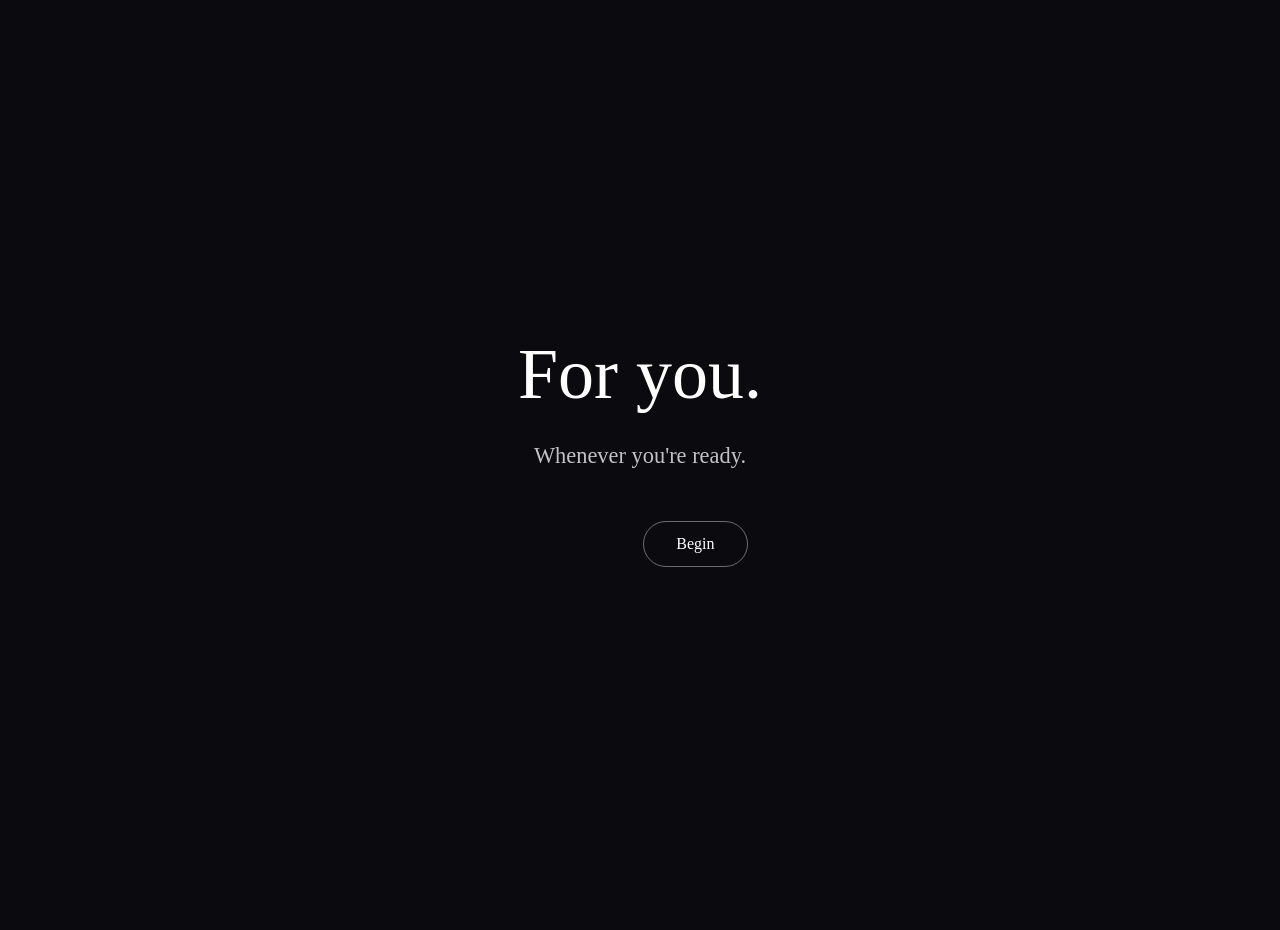
==== index.html @ 4473b18a "Add files via upload" ====
<!DOCTYPE html>
<html lang="en">

<head>
    <meta charset="UTF-8">
    <meta name="viewport" content="width=device-width, initial-scale=1.0">

    <title>For You</title>

    <link rel="stylesheet" href="style.css">
</head>

<body>

    <!-- =========================
         MAIN EXPERIENCE
    ========================== -->

    <main id="experience">

        <div id="content">

            <!-- Title -->
            <h1 id="title">For you.</h1>

            <!-- Main text -->
            <p id="message">
                Whenever you're ready.
            </p>

            <!-- Navigation buttons -->
            <div id="buttons">

                <button id="backButton">
                    Back
                </button>

                <button id="nextButton">
                    Begin
                </button>

            </div>

        </div>


        <!-- =========================
             MUSIC SCREEN
        ========================== -->

        <div id="musicScreen">

            <h2>Before you continue...</h2>

            <p>
                I picked something for you.
            </p>

            <!-- Spotify Embed -->
            <div id="spotifyPlayer">

                <!--
                REPLACE THIS IFRAME WITH YOUR
                SPOTIFY EMBED CODE.

                Spotify:
                Song → Share → Embed
                -->

                <iframe data-testid="embed-iframe" style="border-radius:12px" src="https://open.spotify.com/embed/playlist/5pFDMFxpp2tMyR24SjVq2W?utm_source=generator&si=03113a63531441ca" width="100%" height="352" frameBorder="0" allowfullscreen="" allow="autoplay; clipboard-write; encrypted-media; fullscreen; picture-in-picture" loading="lazy"></iframe>

            </div>

            <p class="musicNote">
                You can listen while you read, if you'd like.
            </p>

            <button id="letterButton">
                Read my letter
            </button>

        </div>


        <!-- =========================
             LETTER SCREEN
        ========================== -->

        <div id="letterScreen">

            <div id="letter">

                <p class="letterGreeting">
                    Dear you,
                </p>

                <p>
                    I've been trying to figure out how to say this.
                </p>

                <p>
                    I don't really know where to start.
                </p>

                <p>
                    So maybe I'll start with something small.
                </p>

                <p>
                    There are so many things about you that I don't
                    think you realize I've noticed.
                </p>

                <p>
                    And somewhere along the way, those little things
                    became something much bigger to me.
                </p>

                <p>
                    This is the part where I finally tell you what
                    I've been too afraid to say.
                </p>

                <p class="confession">
                    I like you.
                </p>

                <p>
                    Not casually.
                </p>

                <p>
                    Not temporarily.
                </p>

                <p>
                    I just wanted you to know.
                </p>

                <p class="letterEnding">
                    Take all the time you need.
                </p>

                <p class="signature">
                    — Me
                </p>

            </div>

        </div>

    </main>


    <script src="script.js"></script>

</body>

</html>
---- style.css ----
/* =========================
   GENERAL
========================= */

* {
    box-sizing: border-box;
}

html,
body {
    margin: 0;
    padding: 0;

    width: 100%;
    height: 100%;

    background: #0b0b0f;

    color: white;

    font-family: Georgia, serif;
}

body {
    overflow: hidden;
}


/* =========================
   MAIN EXPERIENCE
========================= */

#experience {
    position: relative;

    width: 100%;
    height: 100vh;

    display: flex;

    justify-content: center;
    align-items: center;

    text-align: center;

    padding: 30px;
}


/* =========================
   MAIN CONTENT
========================= */

#content {
    width: 100%;
    max-width: 650px;

    transition:
        opacity 0.8s ease,
        transform 0.8s ease;
}

#title {
    margin: 0 0 20px 0;

    font-size: clamp(2.5rem, 8vw, 4.5rem);

    font-weight: normal;
}

#message {
    margin: 0;

    font-size: clamp(1.1rem, 3vw, 1.4rem);

    line-height: 1.8;

    opacity: 0.75;
}


/* =========================
   BUTTONS
========================= */

#buttons {
    margin-top: 45px;

    display: flex;

    justify-content: center;
    align-items: center;

    gap: 12px;
}

button {
    padding: 13px 32px;

    border: 1px solid rgba(255, 255, 255, 0.4);

    border-radius: 50px;

    background: transparent;

    color: white;

    font-family: inherit;

    font-size: 1rem;

    cursor: pointer;

    transition:
        background 0.3s ease,
        transform 0.3s ease,
        opacity 0.3s ease;
}

button:hover {
    background: rgba(255, 255, 255, 0.1);

    transform: translateY(-2px);
}

#backButton {
    opacity: 0.5;
}

#backButton:hover {
    opacity: 1;
}


/* =========================
   FADE TRANSITION
========================= */

.fade-out {
    opacity: 0;

    transform: translateY(15px);
}


/* =========================
   MUSIC SCREEN
========================= */

#musicScreen {

    position: absolute;

    width: 100%;
    max-width: 650px;

    padding: 30px;

    text-align: center;

    opacity: 0;

    visibility: hidden;

    transform: translateY(20px);

    transition:
        opacity 1s ease,
        transform 1s ease,
        visibility 1s ease;
}

#musicScreen.active {

    opacity: 1;

    visibility: visible;

    transform: translateY(0);
}

#musicScreen h2 {

    margin-bottom: 15px;

    font-size: clamp(1.8rem, 5vw, 2.5rem);

    font-weight: normal;
}

#musicScreen p {

    line-height: 1.8;

    opacity: 0.7;
}


/* =========================
   SPOTIFY
========================= */

#spotifyPlayer {

    width: 100%;

    max-width: 500px;

    margin: 35px auto 20px;

    border-radius: 12px;

    overflow: hidden;
}

#spotifyPlayer iframe {

    display: block;

    width: 100%;
}


/* =========================
   MUSIC NOTE
========================= */

.musicNote {

    font-size: 0.95rem;

    margin-bottom: 30px;
}


/* =========================
   LETTER SCREEN
========================= */

#letterScreen {

    position: absolute;

    width: 100%;
    height: 100%;

    top: 0;
    left: 0;

    padding: 60px 25px;

    background: #f4efe7;

    color: #26231f;

    overflow-y: auto;

    opacity: 0;

    visibility: hidden;

    transform: translateY(30px);

    transition:
        opacity 1.2s ease,
        transform 1.2s ease,
        visibility 1.2s ease;
}

#letterScreen.active {

    opacity: 1;

    visibility: visible;

    transform: translateY(0);
}


/* =========================
   LETTER
========================= */

#letter {

    width: 100%;

    max-width: 650px;

    margin: 0 auto;

    padding: 30px 0 100px;

    text-align: left;

    font-size: clamp(1.05rem, 3vw, 1.25rem);

    line-height: 2;
}

#letter p {

    margin: 0 0 35px;
}

.letterGreeting {

    font-size: 1.5rem;

    margin-bottom: 50px !important;
}

.confession {

    text-align: center;

    font-size: clamp(2rem, 8vw, 3.5rem);

    margin: 80px 0 !important;

    font-family: Georgia, serif;
}

.letterEnding {

    margin-top: 80px !important;
}

.signature {

    text-align: right;

    font-style: italic;

    margin-top: 60px !important;
}


/* =========================
   MOBILE
========================= */

@media (max-width: 600px) {

    #experience {
        padding: 20px;
    }

    #content {
        max-width: 90%;
    }

    #buttons {
        margin-top: 35px;
    }

    button {
        padding: 11px 24px;
    }

    #musicScreen {
        padding: 25px;
    }

    #letterScreen {
        padding: 45px 20px;
    }

    #letter {
        line-height: 1.9;
    }
}
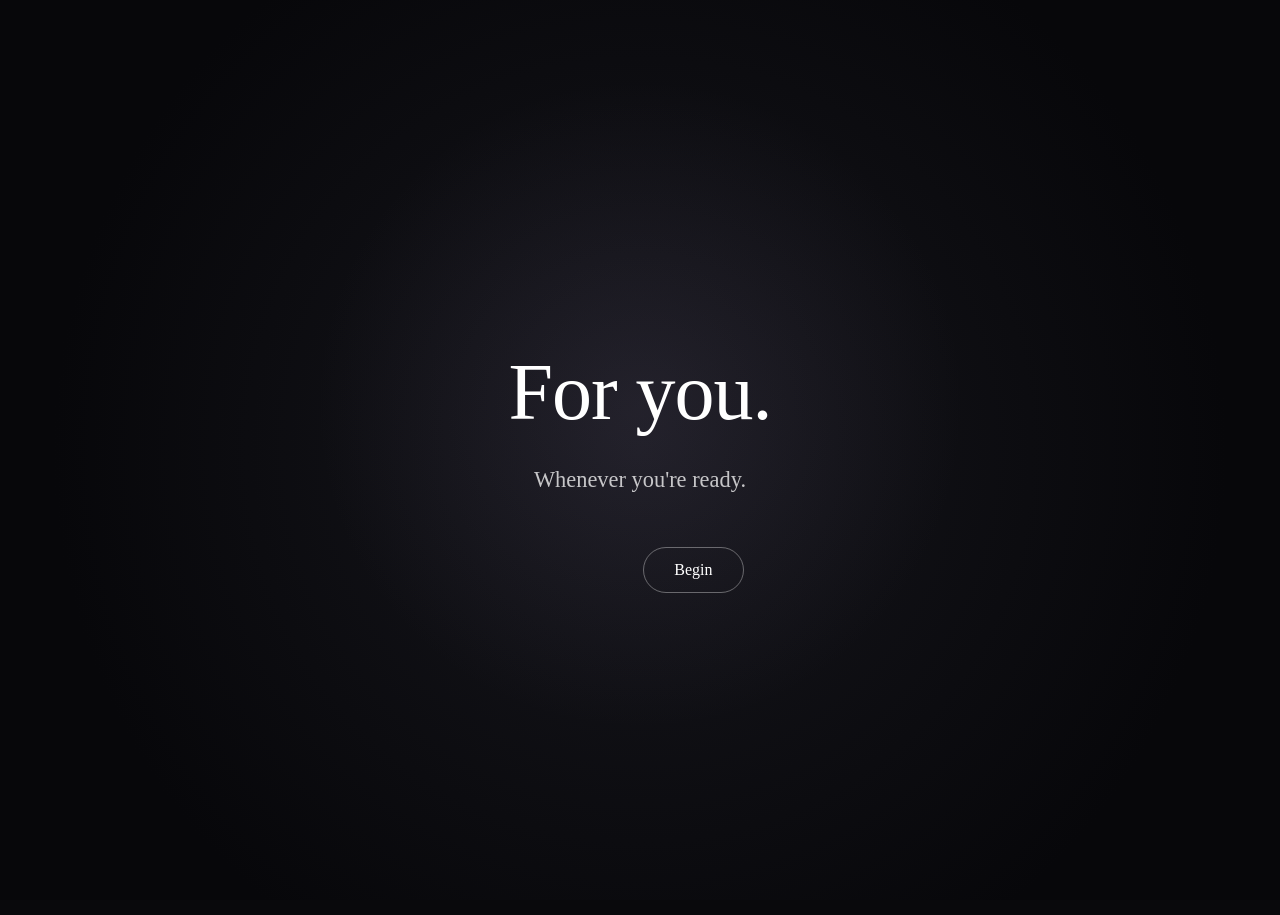
==== commit 4b87b761: "Add files via upload" ====
--- a/index.html
+++ b/index.html
@@ -2,152 +2,242 @@
 <html lang="en">
 
 <head>
+
     <meta charset="UTF-8">
-    <meta name="viewport" content="width=device-width, initial-scale=1.0">
+
+    <meta
+        name="viewport"
+        content="width=device-width, initial-scale=1.0"
+    >
 
     <title>For You</title>
 
     <link rel="stylesheet" href="style.css">
+
 </head>
 
+
 <body>
 
-    <!-- =========================
-         MAIN EXPERIENCE
-    ========================== -->
-
     <main id="experience">
 
-        <div id="content">
-
-            <!-- Title -->
-            <h1 id="title">For you.</h1>
-
-            <!-- Main text -->
-            <p id="message">
-                Whenever you're ready.
-            </p>
-
-            <!-- Navigation buttons -->
-            <div id="buttons">
-
-                <button id="backButton">
-                    Back
-                </button>
-
-                <button id="nextButton">
-                    Begin
-                </button>
+
+        <!-- =========================================
+             STORY / OPENING
+        ========================================== -->
+
+        <section id="storyScreen" class="screen active">
+
+            <div id="storyContent" class="content">
+
+                <div id="pageNumber"></div>
+
+                <h1 id="title">
+                    For you.
+                </h1>
+
+                <p id="message">
+                    Whenever you're ready.
+                </p>
+
+
+                <!-- MEMORY IMAGE -->
+
+                <div id="memoryContainer">
+
+                    <div id="memoryPlaceholder">
+                        Your memory goes here.
+                    </div>
+
+                    <img
+                        id="memoryImage"
+                        src=""
+                        alt="A memory"
+                    >
+
+                    <p id="memoryCaption"></p>
+
+                </div>
+
+
+                <!-- MEMORY CARDS -->
+
+                <div id="memoryCards">
+
+                    <button
+                        class="memoryCard"
+                        data-card="0"
+                    >
+                        <span>01</span>
+                        <strong>Something I remember</strong>
+                    </button>
+
+                    <button
+                        class="memoryCard"
+                        data-card="1"
+                    >
+                        <span>02</span>
+                        <strong>Something I noticed</strong>
+                    </button>
+
+                    <button
+                        class="memoryCard"
+                        data-card="2"
+                    >
+                        <span>03</span>
+                        <strong>Something I felt</strong>
+                    </button>
+
+                </div>
+
+
+                <!-- CARD REVEAL -->
+
+                <div id="cardReveal"></div>
+
+
+                <!-- SECRET -->
+
+                <div id="secretArea">
+
+                    <button id="secretButton">
+                        look closer
+                    </button>
+
+                    <p id="secretText"></p>
+
+                </div>
+
+
+                <!-- NORMAL BUTTONS -->
+
+                <div id="buttons">
+
+                    <button id="backButton">
+                        Back
+                    </button>
+
+                    <button id="nextButton">
+                        Begin
+                    </button>
+
+                </div>
 
             </div>
 
-        </div>
-
-
-        <!-- =========================
-             MUSIC SCREEN
-        ========================== -->
-
-        <div id="musicScreen">
-
-            <h2>Before you continue...</h2>
-
-            <p>
-                I picked something for you.
-            </p>
-
-            <!-- Spotify Embed -->
-            <div id="spotifyPlayer">
-
-                <!--
-                REPLACE THIS IFRAME WITH YOUR
-                SPOTIFY EMBED CODE.
-
-                Spotify:
-                Song → Share → Embed
-                -->
-
-                <iframe data-testid="embed-iframe" style="border-radius:12px" src="https://open.spotify.com/embed/playlist/5pFDMFxpp2tMyR24SjVq2W?utm_source=generator&si=03113a63531441ca" width="100%" height="352" frameBorder="0" allowfullscreen="" allow="autoplay; clipboard-write; encrypted-media; fullscreen; picture-in-picture" loading="lazy"></iframe>
+        </section>
+
+
+
+        <!-- =========================================
+             MUSIC
+        ========================================== -->
+
+        <section id="musicScreen" class="screen">
+
+            <div class="musicContent">
+
+                <p class="smallLabel">
+                    ONE LAST THING
+                </p>
+
+                <h2>
+                    Before you continue...
+                </h2>
+
+                <p>
+                    I picked something for you.
+                </p>
+
+
+                <div id="spotifyPlayer">
+
+                    <!--
+                        REPLACE THIS IFRAME WITH
+                        YOUR SPOTIFY EMBED.
+
+                        Spotify:
+                        Song → Share → Embed → Copy
+                    -->
+
+                    <iframe
+                        src="https://open.spotify.com/embed/track/4ZtFanR9U6ndgddUvNcjcG"
+                        width="100%"
+                        height="152"
+                        frameborder="0"
+                        allow="autoplay; clipboard-write; encrypted-media; fullscreen; picture-in-picture"
+                        loading="lazy">
+                    </iframe>
+
+                </div>
+
+
+                <p class="musicNote">
+                    You can listen while you read,
+                    if you'd like.
+                </p>
+
+
+                <div class="musicButtons">
+
+                    <button id="musicBackButton">
+                        Back
+                    </button>
+
+                    <button id="letterButton">
+                        Read my letter
+                    </button>
+
+                </div>
 
             </div>
 
-            <p class="musicNote">
-                You can listen while you read, if you'd like.
-            </p>
-
-            <button id="letterButton">
-                Read my letter
-            </button>
-
-        </div>
-
-
-        <!-- =========================
-             LETTER SCREEN
-        ========================== -->
-
-        <div id="letterScreen">
-
-            <div id="letter">
-
-                <p class="letterGreeting">
-                    Dear you,
-                </p>
-
-                <p>
-                    I've been trying to figure out how to say this.
-                </p>
-
-                <p>
-                    I don't really know where to start.
-                </p>
-
-                <p>
-                    So maybe I'll start with something small.
-                </p>
-
-                <p>
-                    There are so many things about you that I don't
-                    think you realize I've noticed.
-                </p>
-
-                <p>
-                    And somewhere along the way, those little things
-                    became something much bigger to me.
-                </p>
-
-                <p>
-                    This is the part where I finally tell you what
-                    I've been too afraid to say.
-                </p>
-
-                <p class="confession">
-                    I like you.
-                </p>
-
-                <p>
-                    Not casually.
-                </p>
-
-                <p>
-                    Not temporarily.
-                </p>
-
-                <p>
-                    I just wanted you to know.
-                </p>
-
-                <p class="letterEnding">
-                    Take all the time you need.
-                </p>
-
-                <p class="signature">
-                    — Me
-                </p>
+        </section>
+
+
+
+        <!-- =========================================
+             LETTER
+        ========================================== -->
+
+        <section id="letterScreen">
+
+            <div id="letterPage">
+
+
+                <!-- LETTER CONTENT -->
+
+                <div id="letterContent">
+
+                    <div id="letterTopLabel">
+                        MY LETTER
+                    </div>
+
+                    <div id="letterText"></div>
+
+                </div>
+
+
+                <!-- LETTER CONTROLS -->
+
+                <div id="letterControls">
+
+                    <button id="letterBack">
+                        Back
+                    </button>
+
+                    <div id="gateMessage"></div>
+
+                    <button id="letterNext">
+                        Continue
+                    </button>
+
+                </div>
 
             </div>
 
-        </div>
+        </section>
+
 
     </main>
 
--- a/style.css
+++ b/style.css
@@ -1,6 +1,6 @@
-/* =========================
-   GENERAL
-========================= */
+/* =========================================
+   RESET
+========================================= */
 
 * {
     box-sizing: border-box;
@@ -8,197 +8,543 @@
 
 html,
 body {
+
     margin: 0;
     padding: 0;
 
     width: 100%;
     height: 100%;
 
-    background: #0b0b0f;
-
-    color: white;
-
-    font-family: Georgia, serif;
 }
 
 body {
+
+    background: #09090c;
+
+    color: #ffffff;
+
+    font-family: Georgia, "Times New Roman", serif;
+
     overflow: hidden;
-}
-
-
-/* =========================
-   MAIN EXPERIENCE
-========================= */
+
+}
+
+
+/* =========================================
+   EXPERIENCE
+========================================= */
 
 #experience {
+
+    width: 100%;
+    height: 100vh;
+
     position: relative;
 
+}
+
+
+/* =========================================
+   SCREENS
+========================================= */
+
+.screen {
+
     width: 100%;
     height: 100vh;
+
+    position: absolute;
+
+    top: 0;
+    left: 0;
 
     display: flex;
 
     justify-content: center;
     align-items: center;
 
-    text-align: center;
-
-    padding: 30px;
-}
-
-
-/* =========================
-   MAIN CONTENT
-========================= */
-
-#content {
-    width: 100%;
-    max-width: 650px;
-
-    transition:
-        opacity 0.8s ease,
-        transform 0.8s ease;
-}
-
-#title {
-    margin: 0 0 20px 0;
-
-    font-size: clamp(2.5rem, 8vw, 4.5rem);
-
-    font-weight: normal;
-}
-
-#message {
-    margin: 0;
-
-    font-size: clamp(1.1rem, 3vw, 1.4rem);
-
-    line-height: 1.8;
-
-    opacity: 0.75;
-}
-
-
-/* =========================
-   BUTTONS
-========================= */
-
-#buttons {
-    margin-top: 45px;
-
-    display: flex;
-
-    justify-content: center;
-    align-items: center;
-
-    gap: 12px;
-}
-
-button {
-    padding: 13px 32px;
-
-    border: 1px solid rgba(255, 255, 255, 0.4);
-
-    border-radius: 50px;
-
-    background: transparent;
-
-    color: white;
-
-    font-family: inherit;
-
-    font-size: 1rem;
-
-    cursor: pointer;
-
-    transition:
-        background 0.3s ease,
-        transform 0.3s ease,
-        opacity 0.3s ease;
-}
-
-button:hover {
-    background: rgba(255, 255, 255, 0.1);
-
-    transform: translateY(-2px);
-}
-
-#backButton {
-    opacity: 0.5;
-}
-
-#backButton:hover {
-    opacity: 1;
-}
-
-
-/* =========================
-   FADE TRANSITION
-========================= */
-
-.fade-out {
     opacity: 0;
 
+    visibility: hidden;
+
     transform: translateY(15px);
-}
-
-
-/* =========================
-   MUSIC SCREEN
-========================= */
-
-#musicScreen {
-
-    position: absolute;
-
-    width: 100%;
-    max-width: 650px;
-
-    padding: 30px;
-
-    text-align: center;
-
-    opacity: 0;
-
-    visibility: hidden;
-
-    transform: translateY(20px);
 
     transition:
         opacity 1s ease,
         transform 1s ease,
         visibility 1s ease;
-}
-
-#musicScreen.active {
+
+}
+
+
+.screen.active {
 
     opacity: 1;
 
     visibility: visible;
 
     transform: translateY(0);
-}
-
-#musicScreen h2 {
-
-    margin-bottom: 15px;
-
-    font-size: clamp(1.8rem, 5vw, 2.5rem);
+
+}
+
+
+/* =========================================
+   STORY BACKGROUND
+========================================= */
+
+#storyScreen {
+
+    background:
+
+        radial-gradient(
+            circle at 50% 45%,
+            rgba(100, 90, 120, 0.18),
+            transparent 40%
+        ),
+
+        radial-gradient(
+            circle at 50% 50%,
+            #16161c,
+            #07070a 75%
+        );
+
+}
+
+
+/* =========================================
+   STORY CONTENT
+========================================= */
+
+.content {
+
+    width: 90%;
+
+    max-width: 700px;
+
+    text-align: center;
+
+    transition:
+        opacity 0.8s ease,
+        transform 0.8s ease;
+
+}
+
+.content.fade-out {
+
+    opacity: 0;
+
+    transform: translateY(20px);
+
+}
+
+
+/* =========================================
+   PAGE NUMBER
+========================================= */
+
+#pageNumber {
+
+    min-height: 20px;
+
+    margin-bottom: 20px;
+
+    font-size: 0.7rem;
+
+    letter-spacing: 4px;
+
+    opacity: 0.3;
+
+}
+
+
+/* =========================================
+   STORY TEXT
+========================================= */
+
+#title {
+
+    margin: 0 0 20px;
+
+    font-size:
+        clamp(2.7rem, 8vw, 5rem);
 
     font-weight: normal;
-}
-
-#musicScreen p {
+
+    letter-spacing: -1px;
+
+}
+
+
+#message {
+
+    margin: 0 auto;
+
+    max-width: 600px;
+
+    font-size:
+        clamp(1.1rem, 3vw, 1.4rem);
+
+    line-height: 2;
+
+    opacity: 0.75;
+
+    white-space: pre-line;
+
+}
+
+
+/* =========================================
+   BUTTONS
+========================================= */
+
+#buttons {
+
+    margin-top: 45px;
+
+    display: flex;
+
+    justify-content: center;
+
+    align-items: center;
+
+    gap: 12px;
+
+}
+
+
+button {
+
+    padding: 13px 30px;
+
+    border:
+        1px solid
+        rgba(255, 255, 255, 0.35);
+
+    border-radius: 50px;
+
+    background: transparent;
+
+    color: inherit;
+
+    font-family: inherit;
+
+    font-size: 1rem;
+
+    cursor: pointer;
+
+    transition:
+
+        background 0.3s ease,
+
+        transform 0.3s ease,
+
+        opacity 0.3s ease;
+
+}
+
+
+button:hover {
+
+    background:
+        rgba(255, 255, 255, 0.08);
+
+    transform:
+        translateY(-2px);
+
+}
+
+
+#backButton {
+
+    opacity: 0.45;
+
+}
+
+
+#backButton:hover {
+
+    opacity: 1;
+
+}
+
+
+/* =========================================
+   MEMORY IMAGE
+========================================= */
+
+#memoryContainer {
+
+    display: none;
+
+    margin: 40px auto 10px;
+
+    max-width: 550px;
+
+}
+
+
+#memoryPlaceholder {
+
+    width: 100%;
+
+    aspect-ratio: 4 / 3;
+
+    display: flex;
+
+    justify-content: center;
+
+    align-items: center;
+
+    border:
+        1px solid
+        rgba(255,255,255,0.15);
+
+    background:
+        rgba(255,255,255,0.03);
+
+    color: rgba(255,255,255,0.35);
+
+    font-size: 0.9rem;
+
+}
+
+
+#memoryImage {
+
+    display: none;
+
+    width: 100%;
+
+    max-height: 55vh;
+
+    object-fit: cover;
+
+}
+
+
+#memoryCaption {
+
+    margin-top: 15px;
+
+    font-style: italic;
+
+    font-size: 0.95rem;
+
+    opacity: 0.55;
+
+}
+
+
+/* =========================================
+   MEMORY CARDS
+========================================= */
+
+#memoryCards {
+
+    display: none;
+
+    margin: 40px auto 0;
+
+    width: 100%;
+
+    max-width: 600px;
+
+    gap: 12px;
+
+}
+
+
+.memoryCard {
+
+    width: 100%;
+
+    padding: 20px;
+
+    border-radius: 15px;
+
+    text-align: left;
+
+    display: flex;
+
+    align-items: center;
+
+    gap: 20px;
+
+}
+
+
+.memoryCard span {
+
+    opacity: 0.4;
+
+    font-size: 0.8rem;
+
+    letter-spacing: 2px;
+
+}
+
+
+.memoryCard strong {
+
+    font-weight: normal;
+
+}
+
+
+/* =========================================
+   CARD REVEAL
+========================================= */
+
+#cardReveal {
+
+    display: none;
+
+    margin: 25px auto 0;
+
+    max-width: 550px;
+
+    line-height: 1.9;
+
+    opacity: 0.75;
+
+    animation: fadeIn 0.8s ease;
+
+}
+
+
+@keyframes fadeIn {
+
+    from {
+
+        opacity: 0;
+        transform: translateY(10px);
+
+    }
+
+    to {
+
+        opacity: 1;
+        transform: translateY(0);
+
+    }
+
+}
+
+
+/* =========================================
+   SECRET
+========================================= */
+
+#secretArea {
+
+    display: none;
+
+    margin-top: 35px;
+
+}
+
+
+#secretButton {
+
+    border: none;
+
+    font-size: 0.8rem;
+
+    opacity: 0.3;
+
+}
+
+
+#secretButton:hover {
+
+    opacity: 0.8;
+
+    background: transparent;
+
+}
+
+
+#secretText {
+
+    max-width: 500px;
+
+    margin: 20px auto 0;
+
+    line-height: 2;
+
+    opacity: 0;
+
+    transition: opacity 1.5s ease;
+
+}
+
+
+#secretText.visible {
+
+    opacity: 0.8;
+
+}
+
+
+/* =========================================
+   MUSIC SCREEN
+========================================= */
+
+#musicScreen {
+
+    background:
+
+        radial-gradient(
+            circle at center,
+            #18151c,
+            #07070a 75%
+        );
+
+}
+
+
+.musicContent {
+
+    width: 90%;
+
+    max-width: 600px;
+
+    text-align: center;
+
+}
+
+
+.smallLabel {
+
+    font-size: 0.7rem !important;
+
+    letter-spacing: 4px;
+
+    opacity: 0.35 !important;
+
+}
+
+
+.musicContent h2 {
+
+    margin: 20px 0 15px;
+
+    font-size:
+        clamp(2rem, 6vw, 3rem);
+
+    font-weight: normal;
+
+}
+
+
+.musicContent > p {
 
     line-height: 1.8;
 
     opacity: 0.7;
-}
-
-
-/* =========================
-   SPOTIFY
-========================= */
+
+}
+
 
 #spotifyPlayer {
 
@@ -211,162 +557,331 @@
     border-radius: 12px;
 
     overflow: hidden;
-}
+
+}
+
 
 #spotifyPlayer iframe {
 
     display: block;
 
     width: 100%;
-}
-
-
-/* =========================
-   MUSIC NOTE
-========================= */
+
+}
+
 
 .musicNote {
 
     font-size: 0.95rem;
 
     margin-bottom: 30px;
-}
-
-
-/* =========================
-   LETTER SCREEN
-========================= */
+
+}
+
+
+.musicButtons {
+
+    display: flex;
+
+    justify-content: center;
+
+    gap: 12px;
+
+}
+
+
+/* =========================================
+   LETTER
+========================================= */
 
 #letterScreen {
 
-    position: absolute;
-
-    width: 100%;
+    background: #f2ede4;
+
+    color: #29251f;
+
+    opacity: 0;
+
+    visibility: hidden;
+
+}
+
+
+#letterScreen.active {
+
+    opacity: 1;
+
+    visibility: visible;
+
+}
+
+
+#letterPage {
+
+    width: 100%;
+
     height: 100%;
 
-    top: 0;
-    left: 0;
-
-    padding: 60px 25px;
-
-    background: #f4efe7;
-
-    color: #26231f;
+    max-width: 800px;
+
+    margin: auto;
+
+    display: flex;
+
+    flex-direction: column;
+
+    min-height: 0;
+
+}
+
+
+/* =========================================
+   LETTER CONTENT
+========================================= */
+
+#letterContent {
+
+    flex: 1 1 auto;
+
+    min-height: 0;
 
     overflow-y: auto;
 
-    opacity: 0;
-
-    visibility: hidden;
-
-    transform: translateY(30px);
-
-    transition:
-        opacity 1.2s ease,
-        transform 1.2s ease,
-        visibility 1.2s ease;
-}
-
-#letterScreen.active {
-
-    opacity: 1;
-
-    visibility: visible;
-
-    transform: translateY(0);
-}
-
-
-/* =========================
-   LETTER
-========================= */
-
-#letter {
-
-    width: 100%;
+    overflow-x: hidden;
+
+    padding:
+        12vh
+        30px
+        120px;
+
+    -webkit-overflow-scrolling: touch;
+
+}
+
+
+#letterContent::-webkit-scrollbar {
+
+    width: 5px;
+
+}
+
+
+#letterContent::-webkit-scrollbar-thumb {
+
+    background:
+        rgba(0,0,0,0.18);
+
+}
+
+
+#letterTopLabel {
+
+    text-align: center;
+
+    margin-bottom: 60px;
+
+    font-size: 0.65rem;
+
+    letter-spacing: 5px;
+
+    opacity: 0.35;
+
+}
+
+
+#letterText {
 
     max-width: 650px;
 
-    margin: 0 auto;
-
-    padding: 30px 0 100px;
-
-    text-align: left;
-
-    font-size: clamp(1.05rem, 3vw, 1.25rem);
+    margin: auto;
+
+    font-size:
+        clamp(1.1rem, 3vw, 1.35rem);
 
     line-height: 2;
-}
-
-#letter p {
-
-    margin: 0 0 35px;
-}
-
-.letterGreeting {
-
-    font-size: 1.5rem;
-
-    margin-bottom: 50px !important;
-}
-
-.confession {
+
+    white-space: pre-line;
+
+    animation: letterAppear 1s ease;
+
+}
+
+
+@keyframes letterAppear {
+
+    from {
+
+        opacity: 0;
+        transform: translateY(15px);
+
+    }
+
+    to {
+
+        opacity: 1;
+        transform: translateY(0);
+
+    }
+
+}
+
+
+/* =========================================
+   CONFESSION
+========================================= */
+
+#letterText.confession {
+
+    min-height: 60vh;
+
+    display: flex;
+
+    justify-content: center;
+
+    align-items: center;
 
     text-align: center;
 
-    font-size: clamp(2rem, 8vw, 3.5rem);
-
-    margin: 80px 0 !important;
-
-    font-family: Georgia, serif;
-}
-
-.letterEnding {
-
-    margin-top: 80px !important;
-}
-
-.signature {
-
-    text-align: right;
-
-    font-style: italic;
-
-    margin-top: 60px !important;
-}
-
-
-/* =========================
+    font-size:
+        clamp(2.8rem, 10vw, 5rem);
+
+    line-height: 1.4;
+
+}
+
+
+/* =========================================
+   LETTER CONTROLS
+========================================= */
+
+#letterControls {
+
+    width: 100%;
+
+    min-height: 90px;
+
+    padding: 15px 25px;
+
+    display: flex;
+
+    justify-content: center;
+
+    align-items: center;
+
+    gap: 15px;
+
+    border-top:
+        1px solid
+        rgba(0,0,0,0.1);
+
+    background:
+        rgba(242,237,228,0.96);
+
+}
+
+
+#letterControls button {
+
+    color: #29251f;
+
+    border-color:
+        rgba(41,37,31,0.3);
+
+}
+
+
+#letterControls button:hover {
+
+    background:
+        rgba(0,0,0,0.06);
+
+}
+
+
+#gateMessage {
+
+    min-width: 150px;
+
+    text-align: center;
+
+    font-size: 0.8rem;
+
+    opacity: 0.55;
+
+}
+
+
+/* =========================================
+   LOCKED BUTTON
+========================================= */
+
+button.locked {
+
+    opacity: 0.25;
+
+    cursor: not-allowed;
+
+    transform: none !important;
+
+    pointer-events: none;
+
+}
+
+
+/* =========================================
    MOBILE
-========================= */
+========================================= */
 
 @media (max-width: 600px) {
 
-    #experience {
-        padding: 20px;
-    }
-
-    #content {
-        max-width: 90%;
-    }
-
     #buttons {
+
         margin-top: 35px;
-    }
+
+    }
+
 
     button {
-        padding: 11px 24px;
-    }
-
-    #musicScreen {
-        padding: 25px;
-    }
-
-    #letterScreen {
-        padding: 45px 20px;
-    }
-
-    #letter {
-        line-height: 1.9;
-    }
+
+        padding:
+            11px 23px;
+
+    }
+
+
+    #letterContent {
+
+        padding:
+            10vh
+            22px
+            120px;
+
+    }
+
+
+    #letterControls {
+
+        min-height: 80px;
+
+        padding:
+            10px 15px;
+
+    }
+
+
+    #gateMessage {
+
+        min-width: 90px;
+
+        font-size: 0.7rem;
+
+    }
+
+
+    .memoryCard {
+
+        padding: 17px;
+
+    }
+
 }
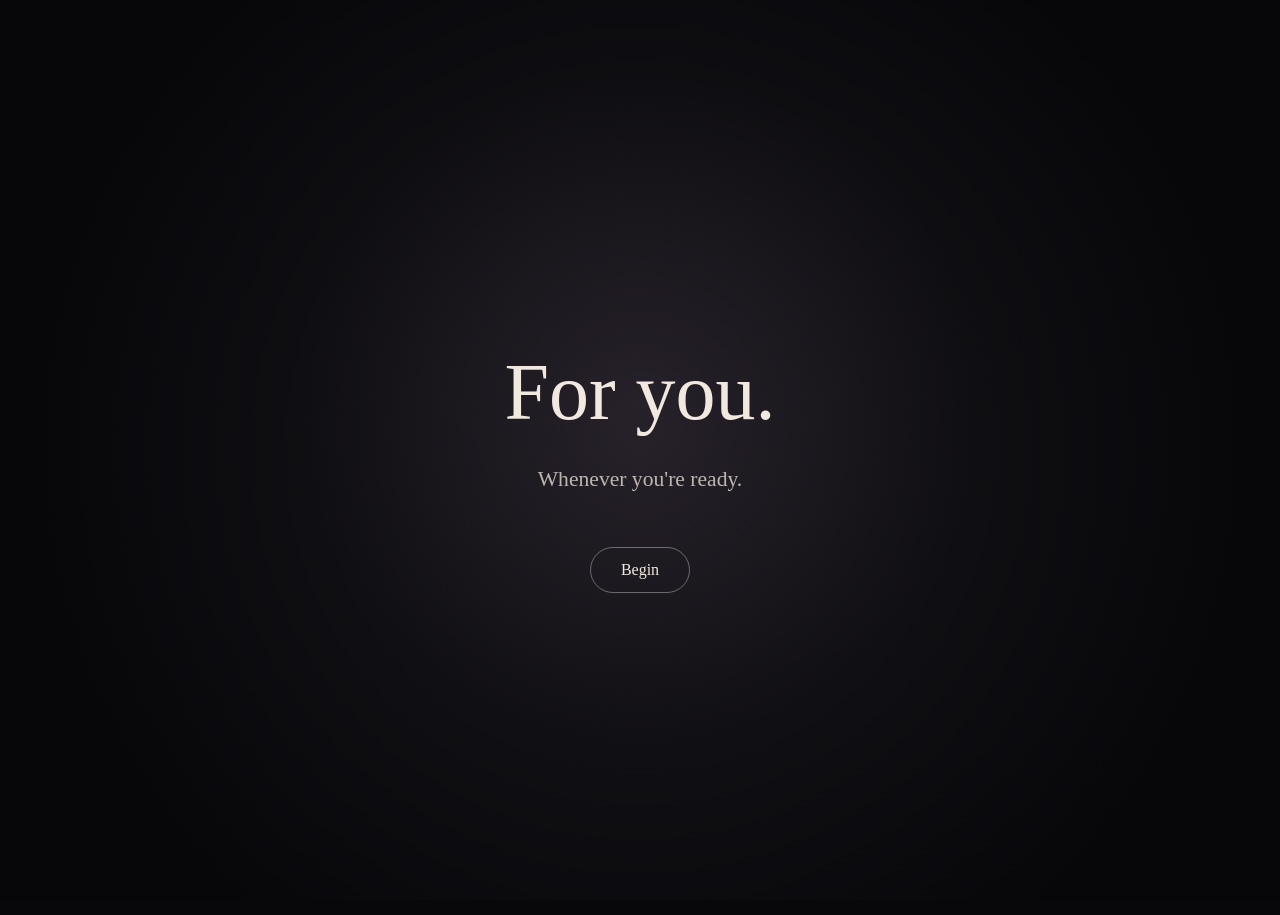
==== commit d7c85630: "Add files via upload" ====
--- a/index.html
+++ b/index.html
@@ -2,7 +2,6 @@
 <html lang="en">
 
 <head>
-
     <meta charset="UTF-8">
 
     <meta
@@ -13,40 +12,39 @@
     <title>For You</title>
 
     <link rel="stylesheet" href="style.css">
-
 </head>
 
 
 <body>
 
-    <main id="experience">
-
-
-        <!-- =========================================
-             STORY / OPENING
-        ========================================== -->
+    <main id="app">
+
+        <!-- =====================================
+             INTRO / STORY
+        ====================================== -->
 
         <section id="storyScreen" class="screen active">
 
-            <div id="storyContent" class="content">
+            <div class="storyContent">
 
                 <div id="pageNumber"></div>
 
-                <h1 id="title">
-                    For you.
-                </h1>
-
-                <p id="message">
-                    Whenever you're ready.
-                </p>
-
-
-                <!-- MEMORY IMAGE -->
-
-                <div id="memoryContainer">
-
-                    <div id="memoryPlaceholder">
-                        Your memory goes here.
+                <h1 id="storyTitle"></h1>
+
+                <p id="storyMessage"></p>
+
+
+                <!-- MEMORY -->
+
+                <div
+                    id="memoryContainer"
+                    class="hidden"
+                >
+
+                    <div
+                        id="memoryPlaceholder"
+                    >
+                        Your photo goes here.
                     </div>
 
                     <img
@@ -60,45 +58,60 @@
                 </div>
 
 
-                <!-- MEMORY CARDS -->
-
-                <div id="memoryCards">
+                <!-- THREE CARDS -->
+
+                <div
+                    id="memoryCards"
+                    class="hidden"
+                >
 
                     <button
                         class="memoryCard"
                         data-card="0"
                     >
                         <span>01</span>
-                        <strong>Something I remember</strong>
-                    </button>
+                        <strong>
+                            Something I remember
+                        </strong>
+                    </button>
+
 
                     <button
                         class="memoryCard"
                         data-card="1"
                     >
                         <span>02</span>
-                        <strong>Something I noticed</strong>
-                    </button>
+                        <strong>
+                            Something I noticed
+                        </strong>
+                    </button>
+
 
                     <button
                         class="memoryCard"
                         data-card="2"
                     >
                         <span>03</span>
-                        <strong>Something I felt</strong>
-                    </button>
-
-                </div>
-
-
-                <!-- CARD REVEAL -->
-
-                <div id="cardReveal"></div>
+                        <strong>
+                            Something I felt
+                        </strong>
+                    </button>
+
+                </div>
+
+
+                <div
+                    id="cardReveal"
+                    class="hidden"
+                ></div>
 
 
                 <!-- SECRET -->
 
-                <div id="secretArea">
+                <div
+                    id="secretArea"
+                    class="hidden"
+                >
 
                     <button id="secretButton">
                         look closer
@@ -109,15 +122,15 @@
                 </div>
 
 
-                <!-- NORMAL BUTTONS -->
-
-                <div id="buttons">
-
-                    <button id="backButton">
+                <!-- STORY BUTTONS -->
+
+                <div id="storyButtons">
+
+                    <button id="storyBack">
                         Back
                     </button>
 
-                    <button id="nextButton">
+                    <button id="storyNext">
                         Begin
                     </button>
 
@@ -129,15 +142,18 @@
 
 
 
-        <!-- =========================================
+        <!-- =====================================
              MUSIC
-        ========================================== -->
-
-        <section id="musicScreen" class="screen">
+        ====================================== -->
+
+        <section
+            id="musicScreen"
+            class="screen"
+        >
 
             <div class="musicContent">
 
-                <p class="smallLabel">
+                <p class="label">
                     ONE LAST THING
                 </p>
 
@@ -150,23 +166,16 @@
                 </p>
 
 
-                <div id="spotifyPlayer">
-
-                    <!--
-                        REPLACE THIS IFRAME WITH
-                        YOUR SPOTIFY EMBED.
-
-                        Spotify:
-                        Song → Share → Embed → Copy
-                    -->
-
-                    <iframe
-                        src="https://open.spotify.com/embed/track/4ZtFanR9U6ndgddUvNcjcG"
-                        width="100%"
-                        height="152"
-                        frameborder="0"
-                        allow="autoplay; clipboard-write; encrypted-media; fullscreen; picture-in-picture"
-                        loading="lazy">
+                <!--
+                    SPOTIFY
+
+                    Replace this iframe later with
+                    your own Spotify embed.
+                -->
+
+                <div id="spotifyContainer">
+
+                    <iframe data-testid="embed-iframe" style="border-radius:12px" src="https://open.spotify.com/embed/playlist/5pFDMFxpp2tMyR24SjVq2W?utm_source=generator&si=dda35d746ac54f0d" width="100%" height="352" frameBorder="0" allowfullscreen="" allow="autoplay; clipboard-write; encrypted-media; fullscreen; picture-in-picture" loading="lazy"></iframe>
                     </iframe>
 
                 </div>
@@ -180,11 +189,11 @@
 
                 <div class="musicButtons">
 
-                    <button id="musicBackButton">
+                    <button id="musicBack">
                         Back
                     </button>
 
-                    <button id="letterButton">
+                    <button id="readLetter">
                         Read my letter
                     </button>
 
@@ -196,20 +205,17 @@
 
 
 
-        <!-- =========================================
+        <!-- =====================================
              LETTER
-        ========================================== -->
+        ====================================== -->
 
         <section id="letterScreen">
 
-            <div id="letterPage">
-
-
-                <!-- LETTER CONTENT -->
-
-                <div id="letterContent">
-
-                    <div id="letterTopLabel">
+            <div id="letterScroll">
+
+                <div id="letterInner">
+
+                    <div id="letterLabel">
                         MY LETTER
                     </div>
 
@@ -218,7 +224,17 @@
                 </div>
 
 
-                <!-- LETTER CONTROLS -->
+                <!--
+                    IMPORTANT:
+
+                    This is INSIDE the scrolling
+                    area.
+
+                    Therefore on scroll pages,
+                    she literally cannot see
+                    Continue until she reaches
+                    the bottom.
+                -->
 
                 <div id="letterControls">
 
@@ -226,7 +242,7 @@
                         Back
                     </button>
 
-                    <div id="gateMessage"></div>
+                    <span id="gateMessage"></span>
 
                     <button id="letterNext">
                         Continue
@@ -238,7 +254,6 @@
 
         </section>
 
-
     </main>
 
 
--- a/style.css
+++ b/style.css
@@ -1,6 +1,6 @@
-/* =========================================
+/* =========================================================
    RESET
-========================================= */
+========================================================= */
 
 * {
     box-sizing: border-box;
@@ -8,55 +8,49 @@
 
 html,
 body {
-
     margin: 0;
     padding: 0;
 
     width: 100%;
     height: 100%;
 
+    overflow: hidden;
 }
 
 body {
-
-    background: #09090c;
-
-    color: #ffffff;
-
-    font-family: Georgia, "Times New Roman", serif;
-
-    overflow: hidden;
-
-}
-
-
-/* =========================================
-   EXPERIENCE
-========================================= */
-
-#experience {
+    background: #080709;
+    color: #f1e9df;
+
+    font-family:
+        Georgia,
+        "Times New Roman",
+        serif;
+}
+
+
+/* =========================================================
+   APP
+========================================================= */
+
+#app {
+    position: relative;
 
     width: 100%;
     height: 100vh;
-
-    position: relative;
-
-}
-
-
-/* =========================================
-   SCREENS
-========================================= */
+}
+
+
+/* =========================================================
+   GENERAL SCREENS
+========================================================= */
 
 .screen {
+    position: absolute;
+
+    inset: 0;
 
     width: 100%;
     height: 100vh;
-
-    position: absolute;
-
-    top: 0;
-    left: 0;
 
     display: flex;
 
@@ -64,86 +58,71 @@
     align-items: center;
 
     opacity: 0;
-
     visibility: hidden;
 
     transform: translateY(15px);
 
     transition:
-        opacity 1s ease,
-        transform 1s ease,
-        visibility 1s ease;
-
-}
-
+        opacity 0.8s ease,
+        transform 0.8s ease,
+        visibility 0.8s ease;
+}
 
 .screen.active {
-
     opacity: 1;
-
     visibility: visible;
 
     transform: translateY(0);
-
-}
-
-
-/* =========================================
-   STORY BACKGROUND
-========================================= */
+}
+
+
+/* =========================================================
+   STORY SCREEN
+========================================================= */
 
 #storyScreen {
-
     background:
-
         radial-gradient(
             circle at 50% 45%,
-            rgba(100, 90, 120, 0.18),
-            transparent 40%
+            rgba(115, 90, 120, 0.16),
+            transparent 42%
         ),
-
         radial-gradient(
             circle at 50% 50%,
-            #16161c,
-            #07070a 75%
-        );
-
-}
-
-
-/* =========================================
+            #19171c,
+            #07070a 78%
+        );
+}
+
+
+/* =========================================================
    STORY CONTENT
-========================================= */
-
-.content {
-
+========================================================= */
+
+.storyContent {
     width: 90%;
-
     max-width: 700px;
 
     text-align: center;
 
     transition:
-        opacity 0.8s ease,
-        transform 0.8s ease;
-
-}
-
-.content.fade-out {
-
+        opacity 0.7s ease,
+        transform 0.7s ease;
+}
+
+.storyContent.fade {
     opacity: 0;
 
-    transform: translateY(20px);
-
-}
-
-
-/* =========================================
+    transform:
+        translateY(20px);
+}
+
+
+/* =========================================================
    PAGE NUMBER
-========================================= */
+========================================================= */
 
 #pageNumber {
-
     min-height: 20px;
 
     margin-bottom: 20px;
@@ -153,68 +132,58 @@
     letter-spacing: 4px;
 
     opacity: 0.3;
-
-}
-
-
-/* =========================================
-   STORY TEXT
-========================================= */
-
-#title {
-
+}
+
+
+/* =========================================================
+   STORY TITLE
+========================================================= */
+
+#storyTitle {
     margin: 0 0 20px;
 
     font-size:
-        clamp(2.7rem, 8vw, 5rem);
+        clamp(
+            2.6rem,
+            8vw,
+            5rem
+        );
 
     font-weight: normal;
-
-    letter-spacing: -1px;
-
-}
-
-
-#message {
-
+}
+
+
+/* =========================================================
+   STORY MESSAGE
+========================================================= */
+
+#storyMessage {
     margin: 0 auto;
 
-    max-width: 600px;
+    max-width: 620px;
 
     font-size:
-        clamp(1.1rem, 3vw, 1.4rem);
+        clamp(
+            1.05rem,
+            3vw,
+            1.35rem
+        );
 
     line-height: 2;
 
+    white-space: pre-line;
+
     opacity: 0.75;
-
-    white-space: pre-line;
-
-}
-
-
-/* =========================================
-   BUTTONS
-========================================= */
-
-#buttons {
-
-    margin-top: 45px;
-
-    display: flex;
-
-    justify-content: center;
-
-    align-items: center;
-
-    gap: 12px;
-
-}
-
+}
+
+
+/* =========================================================
+   GENERAL BUTTON
+========================================================= */
 
 button {
-
-    padding: 13px 30px;
+    padding:
+        13px 30px;
 
     border:
         1px solid
@@ -233,58 +202,128 @@
     cursor: pointer;
 
     transition:
-
         background 0.3s ease,
-
         transform 0.3s ease,
-
         opacity 0.3s ease;
-
-}
-
+}
 
 button:hover {
-
     background:
         rgba(255, 255, 255, 0.08);
 
     transform:
         translateY(-2px);
-
-}
-
-
-#backButton {
-
+}
+
+button:disabled,
+button.locked {
+    opacity: 0.25;
+
+    cursor: not-allowed;
+
+    pointer-events: none;
+
+    transform: none;
+}
+
+
+/* =========================================================
+   STORY BUTTON AREA
+========================================================= */
+
+/*
+    IMPORTANT:
+
+    The buttons are ALWAYS centered.
+
+    Page 1:
+        [ Begin ]
+
+    Page 2+:
+        [ Back ] [ Continue ]
+
+    No auto margins.
+    No absolute positioning.
+    No hidden button taking up space.
+*/
+
+#storyButtons {
+    width: 100%;
+
+    margin-top: 45px;
+
+    display: flex;
+
+    justify-content: center;
+    align-items: center;
+
+    gap: 14px;
+}
+
+
+/*
+    Make sure neither button can push
+    the other one around.
+*/
+
+#storyButtons #storyBack,
+#storyButtons #storyNext {
+    margin: 0;
+
+    position: static;
+
+    flex: 0 0 auto;
+}
+
+
+/*
+    Back button appearance.
+*/
+
+#storyBack {
     opacity: 0.45;
-
-}
-
-
-#backButton:hover {
-
+}
+
+#storyBack:hover {
     opacity: 1;
-
-}
-
-
-/* =========================================
-   MEMORY IMAGE
-========================================= */
+}
+
+
+/*
+    VERY IMPORTANT:
+
+    When JavaScript hides Back on page 1,
+    display:none removes it completely.
+
+    It therefore occupies ZERO space.
+*/
+
+#storyBack[style*="display: none"] {
+    display: none !important;
+}
+
+
+/* =========================================================
+   HIDDEN
+========================================================= */
+
+.hidden {
+    display: none !important;
+}
+
+
+/* =========================================================
+   MEMORY
+========================================================= */
 
 #memoryContainer {
-
-    display: none;
-
-    margin: 40px auto 10px;
+    margin:
+        35px auto 0;
 
     max-width: 550px;
-
-}
-
+}
 
 #memoryPlaceholder {
-
     width: 100%;
 
     aspect-ratio: 4 / 3;
@@ -292,596 +331,526 @@
     display: flex;
 
     justify-content: center;
-
     align-items: center;
 
     border:
         1px solid
-        rgba(255,255,255,0.15);
+        rgba(255, 255, 255, 0.15);
 
     background:
-        rgba(255,255,255,0.03);
-
-    color: rgba(255,255,255,0.35);
-
-    font-size: 0.9rem;
-
-}
-
+        rgba(255, 255, 255, 0.03);
+
+    color:
+        rgba(255, 255, 255, 0.3);
+}
 
 #memoryImage {
-
-    display: none;
-
     width: 100%;
 
     max-height: 55vh;
 
     object-fit: cover;
-
-}
-
+}
 
 #memoryCaption {
-
     margin-top: 15px;
 
+    font-size: 0.95rem;
+
     font-style: italic;
 
-    font-size: 0.95rem;
-
-    opacity: 0.55;
-
-}
-
-
-/* =========================================
+    opacity: 0.5;
+}
+
+
+/* =========================================================
    MEMORY CARDS
-========================================= */
+========================================================= */
 
 #memoryCards {
-
-    display: none;
-
-    margin: 40px auto 0;
-
     width: 100%;
 
     max-width: 600px;
 
+    margin:
+        35px auto 0;
+
+    display: grid;
+
     gap: 12px;
-
-}
-
+}
 
 .memoryCard {
-
     width: 100%;
 
     padding: 20px;
 
     border-radius: 15px;
 
+    display: flex;
+
+    align-items: center;
+
+    gap: 20px;
+
     text-align: left;
-
-    display: flex;
-
-    align-items: center;
-
-    gap: 20px;
-
-}
-
+}
 
 .memoryCard span {
+    font-size: 0.75rem;
+
+    letter-spacing: 2px;
 
     opacity: 0.4;
+}
+
+.memoryCard strong {
+    font-weight: normal;
+}
+
+.memoryCard.opened {
+    background:
+        rgba(255, 255, 255, 0.06);
+}
+
+
+/* =========================================================
+   CARD REVEAL
+========================================================= */
+
+#cardReveal {
+    max-width: 550px;
+
+    margin:
+        25px auto 0;
+
+    line-height: 1.9;
+
+    white-space: pre-line;
+
+    opacity: 0.75;
+
+    animation:
+        reveal 0.8s ease;
+}
+
+@keyframes reveal {
+    from {
+        opacity: 0;
+
+        transform:
+            translateY(10px);
+    }
+
+    to {
+        opacity: 0.75;
+
+        transform:
+            translateY(0);
+    }
+}
+
+
+/* =========================================================
+   SECRET
+========================================================= */
+
+#secretArea {
+    margin-top: 35px;
+}
+
+#secretButton {
+    border: none;
 
     font-size: 0.8rem;
 
-    letter-spacing: 2px;
-
-}
-
-
-.memoryCard strong {
-
-    font-weight: normal;
-
-}
-
-
-/* =========================================
-   CARD REVEAL
-========================================= */
-
-#cardReveal {
-
-    display: none;
-
-    margin: 25px auto 0;
-
-    max-width: 550px;
-
-    line-height: 1.9;
-
+    opacity: 0.35;
+}
+
+#secretButton:hover {
+    background: transparent;
+
+    opacity: 0.8;
+}
+
+#secretText {
+    max-width: 520px;
+
+    margin:
+        20px auto 0;
+
+    line-height: 2;
+
+    white-space: pre-line;
+
+    opacity: 0;
+
+    transition:
+        opacity 1.5s ease;
+}
+
+#secretText.visible {
     opacity: 0.75;
-
-    animation: fadeIn 0.8s ease;
-
-}
-
-
-@keyframes fadeIn {
-
-    from {
-
-        opacity: 0;
-        transform: translateY(10px);
-
-    }
-
-    to {
-
-        opacity: 1;
-        transform: translateY(0);
-
-    }
-
-}
-
-
-/* =========================================
-   SECRET
-========================================= */
-
-#secretArea {
-
-    display: none;
-
-    margin-top: 35px;
-
-}
-
-
-#secretButton {
-
-    border: none;
-
-    font-size: 0.8rem;
-
-    opacity: 0.3;
-
-}
-
-
-#secretButton:hover {
-
-    opacity: 0.8;
-
-    background: transparent;
-
-}
-
-
-#secretText {
-
-    max-width: 500px;
-
-    margin: 20px auto 0;
-
-    line-height: 2;
-
-    opacity: 0;
-
-    transition: opacity 1.5s ease;
-
-}
-
-
-#secretText.visible {
-
-    opacity: 0.8;
-
-}
-
-
-/* =========================================
+}
+
+
+/* =========================================================
    MUSIC SCREEN
-========================================= */
+========================================================= */
 
 #musicScreen {
-
     background:
-
         radial-gradient(
             circle at center,
-            #18151c,
-            #07070a 75%
-        );
-
-}
-
+            #1c171e,
+            #07070a 78%
+        );
+}
 
 .musicContent {
-
     width: 90%;
 
     max-width: 600px;
 
     text-align: center;
-
-}
-
-
-.smallLabel {
-
-    font-size: 0.7rem !important;
+}
+
+.label {
+    font-size: 0.7rem;
 
     letter-spacing: 4px;
 
-    opacity: 0.35 !important;
-
-}
-
+    opacity: 0.35;
+}
 
 .musicContent h2 {
-
-    margin: 20px 0 15px;
+    margin:
+        20px 0 15px;
 
     font-size:
-        clamp(2rem, 6vw, 3rem);
+        clamp(
+            2rem,
+            6vw,
+            3rem
+        );
 
     font-weight: normal;
-
-}
-
+}
 
 .musicContent > p {
-
     line-height: 1.8;
 
     opacity: 0.7;
-
-}
-
-
-#spotifyPlayer {
-
+}
+
+
+/* =========================================================
+   SPOTIFY
+========================================================= */
+
+#spotifyContainer {
     width: 100%;
 
     max-width: 500px;
 
-    margin: 35px auto 20px;
+    margin:
+        35px auto 20px;
 
     border-radius: 12px;
 
     overflow: hidden;
-
-}
-
-
-#spotifyPlayer iframe {
-
+}
+
+#spotifyContainer iframe {
     display: block;
 
     width: 100%;
-
-}
-
+}
 
 .musicNote {
-
-    font-size: 0.95rem;
+    font-size: 0.9rem;
 
     margin-bottom: 30px;
-
-}
-
+}
+
+
+/* =========================================================
+   MUSIC BUTTONS
+========================================================= */
 
 .musicButtons {
-
     display: flex;
 
     justify-content: center;
-
-    gap: 12px;
-
-}
-
-
-/* =========================================
-   LETTER
-========================================= */
+    align-items: center;
+
+    gap: 14px;
+}
+
+
+/* =========================================================
+   LETTER SCREEN
+========================================================= */
 
 #letterScreen {
-
-    background: #f2ede4;
-
-    color: #29251f;
+    position: absolute;
+
+    inset: 0;
+
+    width: 100%;
+    height: 100vh;
 
     opacity: 0;
-
     visibility: hidden;
 
-}
-
+    transition:
+        opacity 0.8s ease;
+
+    background:
+        radial-gradient(
+            circle at 50% 25%,
+            #29221f,
+            #151211 75%
+        );
+
+    color:
+        #e8ddd0;
+}
 
 #letterScreen.active {
-
     opacity: 1;
 
     visibility: visible;
-
-}
-
-
-#letterPage {
-
-    width: 100%;
-
-    height: 100%;
+}
+
+
+/* =========================================================
+   LETTER SCROLL
+========================================================= */
+
+#letterScroll {
+    width: 100%;
+
+    height: 100vh;
+
+    overflow-y: auto;
+
+    overflow-x: hidden;
+
+    -webkit-overflow-scrolling:
+        touch;
+
+    scroll-behavior:
+        smooth;
+}
+
+
+/* =========================================================
+   LETTER INNER
+========================================================= */
+
+#letterInner {
+    width: 100%;
 
     max-width: 800px;
 
     margin: auto;
-
-    display: flex;
-
-    flex-direction: column;
-
-    min-height: 0;
-
-}
-
-
-/* =========================================
-   LETTER CONTENT
-========================================= */
-
-#letterContent {
-
-    flex: 1 1 auto;
-
-    min-height: 0;
-
-    overflow-y: auto;
-
-    overflow-x: hidden;
 
     padding:
         12vh
         30px
-        120px;
-
-    -webkit-overflow-scrolling: touch;
-
-}
-
-
-#letterContent::-webkit-scrollbar {
-
-    width: 5px;
-
-}
-
-
-#letterContent::-webkit-scrollbar-thumb {
+        100px;
+}
+
+#letterLabel {
+    text-align: center;
+
+    margin-bottom: 60px;
+
+    font-size: 0.65rem;
+
+    letter-spacing: 5px;
+
+    opacity: 0.3;
+}
+
+#letterText {
+    max-width: 650px;
+
+    margin: auto;
+
+    font-size:
+        clamp(
+            1.05rem,
+            3vw,
+            1.3rem
+        );
+
+    line-height: 2;
+
+    white-space: pre-line;
+
+    animation:
+        letterAppear 1.1s ease;
+}
+
+@keyframes letterAppear {
+    from {
+        opacity: 0;
+
+        transform:
+            translateY(15px);
+    }
+
+    to {
+        opacity: 1;
+
+        transform:
+            translateY(0);
+    }
+}
+
+
+/* =========================================================
+   BIG CONFESSION
+========================================================= */
+
+#letterText.confession {
+    min-height: 65vh;
+
+    display: flex;
+
+    justify-content: center;
+    align-items: center;
+
+    text-align: center;
+
+    font-size:
+        clamp(
+            2.8rem,
+            10vw,
+            5rem
+        );
+
+    line-height: 1.4;
+}
+
+
+/* =========================================================
+   LETTER CONTROLS
+========================================================= */
+
+#letterControls {
+    width: 100%;
+
+    max-width: 800px;
+
+    margin: auto;
+
+    min-height: 100px;
+
+    padding:
+        20px 25px;
+
+    display: flex;
+
+    justify-content: center;
+    align-items: center;
+
+    gap: 15px;
 
     background:
-        rgba(0,0,0,0.18);
-
-}
-
-
-#letterTopLabel {
-
-    text-align: center;
-
-    margin-bottom: 60px;
-
-    font-size: 0.65rem;
-
-    letter-spacing: 5px;
-
-    opacity: 0.35;
-
-}
-
-
-#letterText {
-
-    max-width: 650px;
-
-    margin: auto;
-
-    font-size:
-        clamp(1.1rem, 3vw, 1.35rem);
-
-    line-height: 2;
-
-    white-space: pre-line;
-
-    animation: letterAppear 1s ease;
-
-}
-
-
-@keyframes letterAppear {
-
-    from {
-
-        opacity: 0;
-        transform: translateY(15px);
-
-    }
-
-    to {
-
-        opacity: 1;
-        transform: translateY(0);
-
-    }
-
-}
-
-
-/* =========================================
-   CONFESSION
-========================================= */
-
-#letterText.confession {
-
-    min-height: 60vh;
-
-    display: flex;
-
-    justify-content: center;
-
-    align-items: center;
-
-    text-align: center;
-
-    font-size:
-        clamp(2.8rem, 10vw, 5rem);
-
-    line-height: 1.4;
-
-}
-
-
-/* =========================================
-   LETTER CONTROLS
-========================================= */
-
-#letterControls {
-
-    width: 100%;
-
-    min-height: 90px;
-
-    padding: 15px 25px;
-
-    display: flex;
-
-    justify-content: center;
-
-    align-items: center;
-
-    gap: 15px;
+        rgba(
+            21,
+            18,
+            17,
+            0.96
+        );
 
     border-top:
         1px solid
-        rgba(0,0,0,0.1);
-
+        rgba(
+            232,
+            221,
+            208,
+            0.08
+        );
+}
+
+#letterControls button {
+    color:
+        #e8ddd0;
+
+    border-color:
+        rgba(
+            232,
+            221,
+            208,
+            0.25
+        );
+}
+
+#letterControls button:hover {
     background:
-        rgba(242,237,228,0.96);
-
-}
-
-
-#letterControls button {
-
-    color: #29251f;
-
-    border-color:
-        rgba(41,37,31,0.3);
-
-}
-
-
-#letterControls button:hover {
-
-    background:
-        rgba(0,0,0,0.06);
-
-}
-
+        rgba(
+            232,
+            221,
+            208,
+            0.07
+        );
+}
 
 #gateMessage {
-
-    min-width: 150px;
+    min-width: 130px;
 
     text-align: center;
 
-    font-size: 0.8rem;
-
-    opacity: 0.55;
-
-}
-
-
-/* =========================================
-   LOCKED BUTTON
-========================================= */
-
-button.locked {
-
-    opacity: 0.25;
-
-    cursor: not-allowed;
-
-    transform: none !important;
-
-    pointer-events: none;
-
-}
-
-
-/* =========================================
+    font-size: 0.75rem;
+
+    opacity: 0.4;
+}
+
+
+/* =========================================================
    MOBILE
-========================================= */
+========================================================= */
 
 @media (max-width: 600px) {
 
-    #buttons {
-
-        margin-top: 35px;
-
-    }
-
+    #storyButtons {
+        margin-top: 30px;
+
+        gap: 10px;
+    }
 
     button {
-
         padding:
             11px 23px;
-
-    }
-
-
-    #letterContent {
-
+    }
+
+    #letterInner {
         padding:
             10vh
             22px
-            120px;
-
-    }
-
+            80px;
+    }
 
     #letterControls {
-
         min-height: 80px;
 
         padding:
-            10px 15px;
-
-    }
-
+            12px 15px;
+    }
 
     #gateMessage {
-
-        min-width: 90px;
-
-        font-size: 0.7rem;
-
-    }
-
+        min-width: 80px;
+
+        font-size:
+            0.65rem;
+    }
 
     .memoryCard {
-
-        padding: 17px;
-
-    }
-
+        padding:
+            17px;
+    }
 }
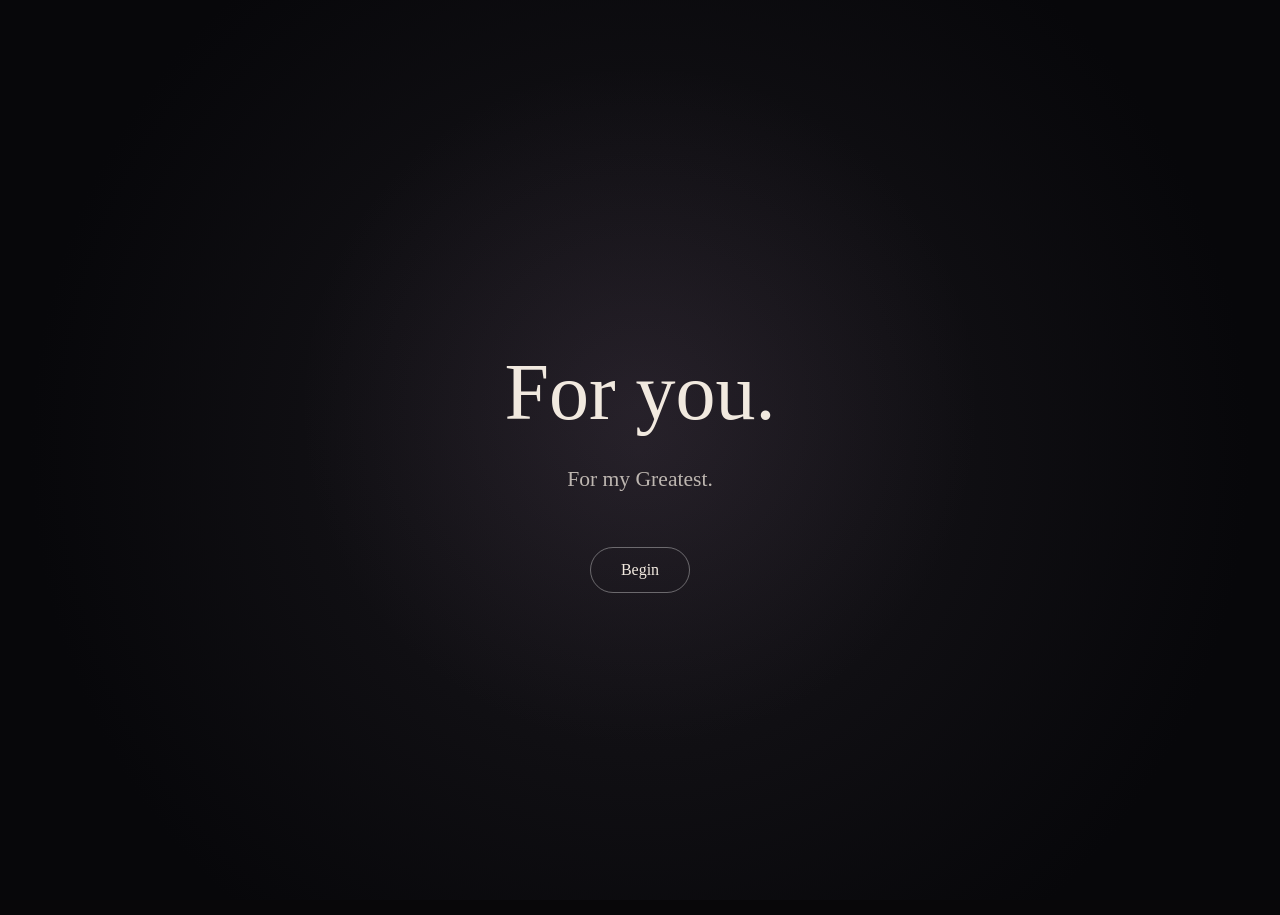
==== commit 4ca3301e: "Add files via upload" ====
--- a/index.html
+++ b/index.html
@@ -44,7 +44,7 @@
                     <div
                         id="memoryPlaceholder"
                     >
-                        Your photo goes here.
+                       your photo goes here
                     </div>
 
                     <img
@@ -71,7 +71,7 @@
                     >
                         <span>01</span>
                         <strong>
-                            Something I remember
+                            You can be yourself
                         </strong>
                     </button>
 
@@ -82,7 +82,7 @@
                     >
                         <span>02</span>
                         <strong>
-                            Something I noticed
+                            You don't have to hide anything
                         </strong>
                     </button>
 
@@ -93,7 +93,7 @@
                     >
                         <span>03</span>
                         <strong>
-                            Something I felt
+                            You don't have to be perfect
                         </strong>
                     </button>
 
--- a/style.css
+++ b/style.css
@@ -92,6 +92,13 @@
             #19171c,
             #07070a 78%
         );
+
+    overflow-y: auto;
+    overflow-x: hidden;
+
+    -webkit-overflow-scrolling: touch;
+
+    align-items: flex-start;
 }
 
 
@@ -102,6 +109,11 @@
 .storyContent {
     width: 90%;
     max-width: 700px;
+
+    margin: auto;
+
+    padding-top: 12vh;
+    padding-bottom: 12vh;
 
     text-align: center;
 
@@ -345,11 +357,15 @@
 }
 
 #memoryImage {
-    width: 100%;
-
-    max-height: 55vh;
-
-    object-fit: cover;
+    display: block;
+
+    width: 100%;
+
+    max-height: 65vh;
+
+    object-fit: contain;
+
+    margin: 0 auto;
 }
 
 #memoryCaption {
